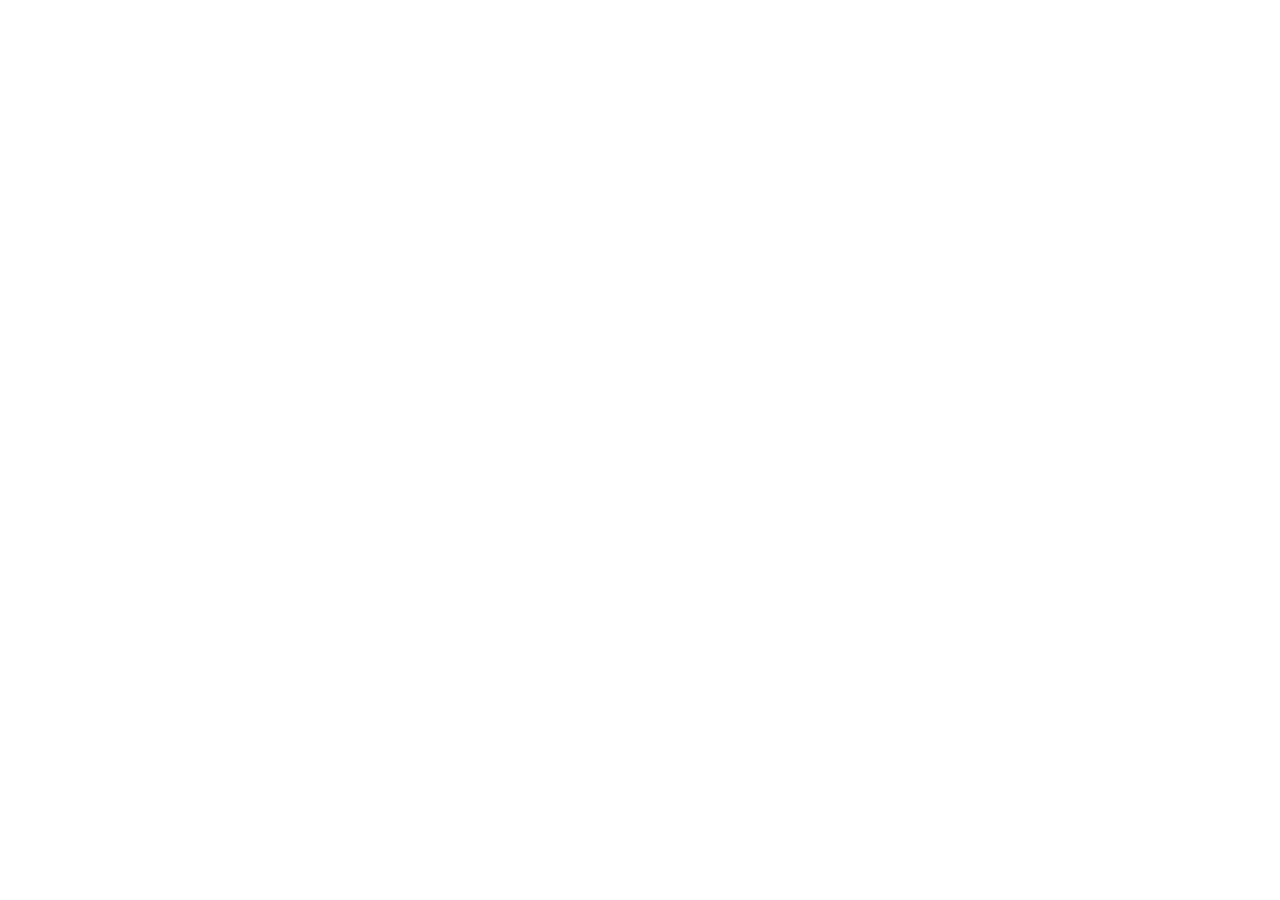
==== index.html @ 03e1135b "feat: initialize Amazing Smile Dental Care project Set up Vite, React, Tailwind CSS, and TypeScript " ====
<!doctype html>
<html lang="en">
  <head>
    <meta charset="UTF-8" />
    <meta name="viewport" content="width=device-width, initial-scale=1.0" />
    <title>Amazing Smile Dental Care – Top Dentist in Kalyan West</title>
    <meta
      name="description"
      content="Premier dental clinic in Khadakpada, Kalyan West led by Dr. Manish Gangwani & Dr. Bhriti Gangwani. Painless root canal, dental implants, smile design, and online booking."
    />
    <meta property="og:type" content="website" />
    <meta property="og:title" content="Amazing Smile Dental Care – Kalyan West" />
    <meta
      property="og:description"
      content="Advanced painless dental treatments, modern clinic office, instant online appointment booking & clinic portal."
    />
    <meta property="og:site_name" content="Amazing Smile Dental Care" />
    <meta name="twitter:card" content="summary_large_image" />
    <meta name="twitter:title" content="Amazing Smile Dental Care – Kalyan West" />
    <meta
      name="twitter:description"
      content="Top-rated dentist in Kalyan West with Dr. Manish Gangwani (12+ yrs exp). Book your consultation online."
    />
    <link rel="preconnect" href="https://fonts.googleapis.com" />
    <link rel="preconnect" href="https://fonts.gstatic.com" crossorigin />
    <link
      href="https://fonts.googleapis.com/css2?family=Plus+Jakarta+Sans:ital,wght@0,300;0,400;0,500;0,600;0,700;0,800;1,400&family=Outfit:wght@400;500;600;700;800&display=swap"
      rel="stylesheet"
    />
    <script type="application/ld+json">
      {
        "@context": "https://schema.org",
        "@type": "Dentist",
        "name": "Amazing Smile Dental Care",
        "image": "https://images.unsplash.com/photo-1629909613654-28e377c37b09?auto=format&fit=crop&w=1200&q=80",
        "telephone": "+91-9845442734",
        "address": {
          "@type": "PostalAddress",
          "streetAddress": "Near Union Bank Aarti Nagari, Khadakpada",
          "addressLocality": "Kalyan West",
          "addressRegion": "Maharashtra",
          "postalCode": "421301",
          "addressCountry": "IN"
        },
        "geo": {
          "@type": "GeoCoordinates",
          "latitude": 19.236602,
          "longitude": 73.1608746
        },
        "openingHoursSpecification": [
          {
            "@type": "OpeningHoursSpecification",
            "dayOfWeek": ["Monday", "Tuesday", "Wednesday", "Thursday", "Friday", "Saturday"],
            "opens": "10:00",
            "closes": "13:30"
          },
          {
            "@type": "OpeningHoursSpecification",
            "dayOfWeek": ["Monday", "Tuesday", "Wednesday", "Thursday", "Friday", "Saturday"],
            "opens": "17:00",
            "closes": "21:30"
          }
        ],
        "priceRange": "₹₹",
        "founder": {
          "@type": "Person",
          "name": "Dr. Manish Gangwani"
        }
      }
    </script>
  </head>
  <body class="bg-slate-50 text-slate-800 antialiased font-sans">
    <div id="root"></div>
    <script type="module" src="/src/main.tsx"></script>
  </body>
</html>
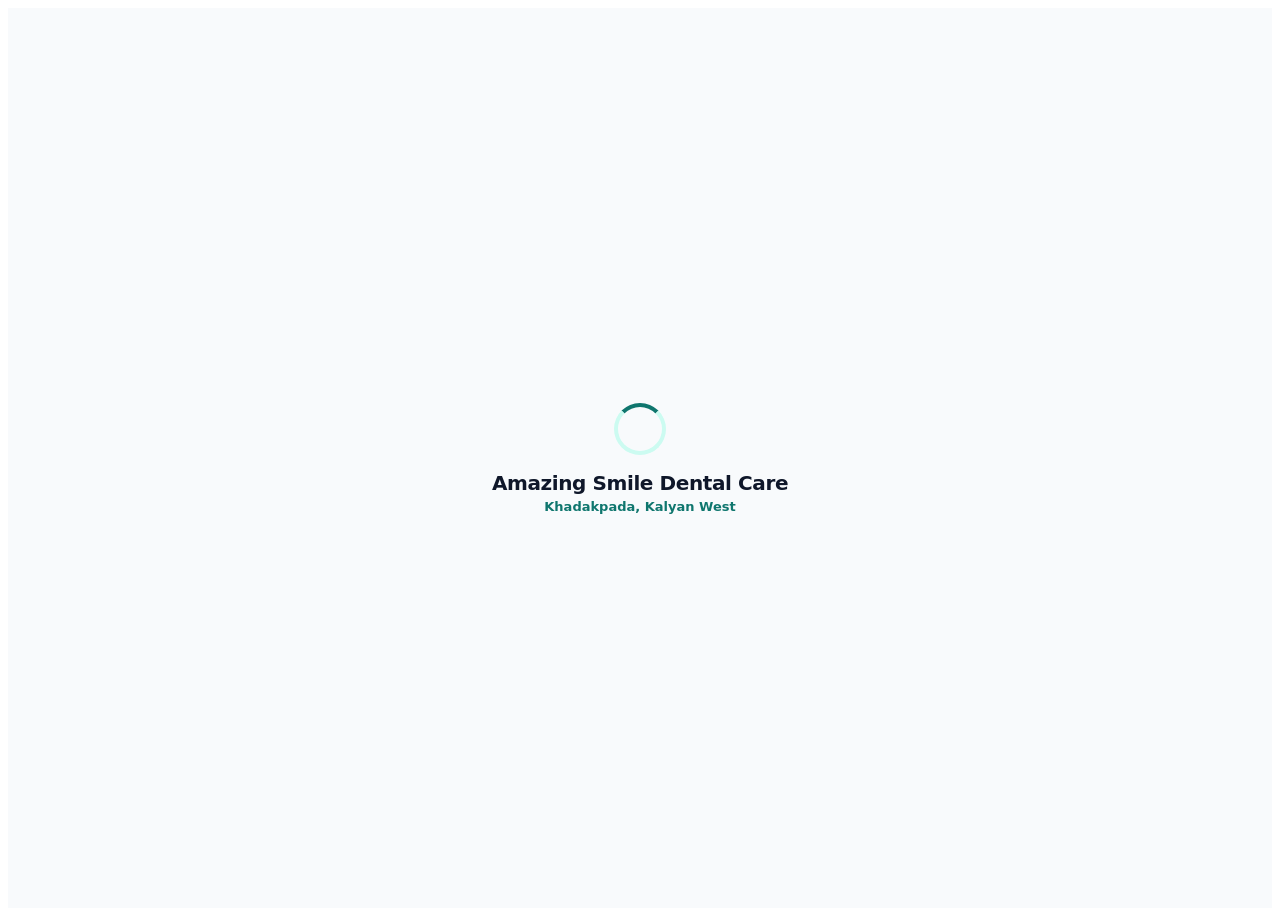
==== commit 37ccb2d0: "feat: improve app stability and error handling - Add global error boundary to display loading/error " ====
--- a/index.html
+++ b/index.html
@@ -70,7 +70,18 @@
     </script>
   </head>
   <body class="bg-slate-50 text-slate-800 antialiased font-sans">
-    <div id="root"></div>
+    <div id="root">
+      <div style="min-height: 100vh; display: flex; align-items: center; justify-content: center; background: #f8fafc; font-family: system-ui, -apple-system, sans-serif;">
+        <div style="text-align: center; padding: 20px;">
+          <div style="width: 44px; height: 44px; border: 4px solid #ccfbf1; border-top-color: #0f766e; border-radius: 50%; margin: 0 auto 16px; animation: spin 0.8s linear infinite;"></div>
+          <div style="color: #0f172a; font-weight: 800; font-size: 20px; letter-spacing: -0.02em;">Amazing Smile Dental Care</div>
+          <div style="color: #0f766e; font-size: 13px; font-weight: 600; margin-top: 4px;">Khadakpada, Kalyan West</div>
+        </div>
+      </div>
+      <style>
+        @keyframes spin { to { transform: rotate(360deg); } }
+      </style>
+    </div>
     <script type="module" src="/src/main.tsx"></script>
   </body>
 </html>
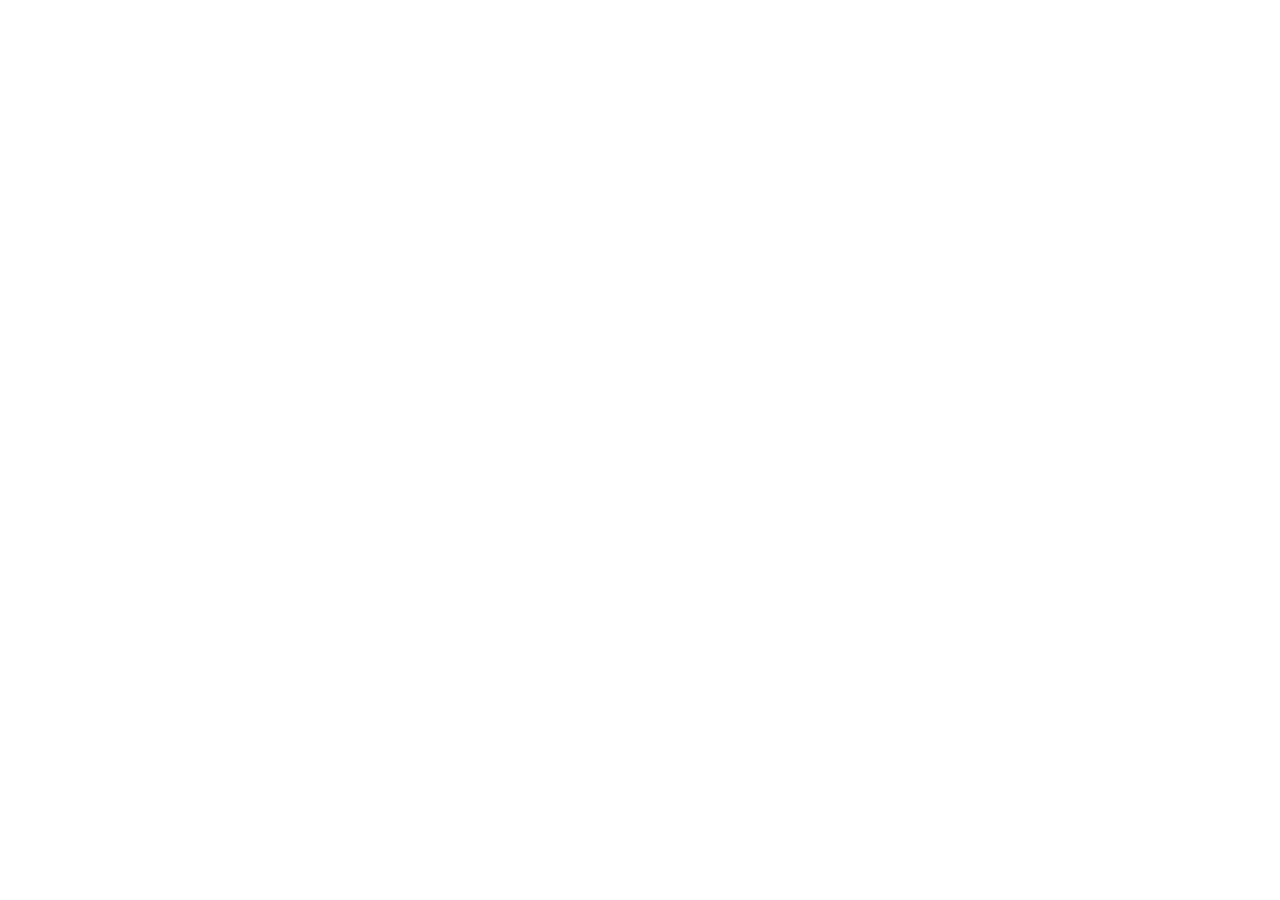
==== commit 23d92cc5: "chore: relocate clinic to Ulhasnagar Update clinic address, metadata, and branding across the applic" ====
--- a/index.html
+++ b/index.html
@@ -3,23 +3,23 @@
   <head>
     <meta charset="UTF-8" />
     <meta name="viewport" content="width=device-width, initial-scale=1.0" />
-    <title>Amazing Smile Dental Care – Top Dentist in Kalyan West</title>
+    <title>Amazing Smile Dental Care – Top Dentist in Ulhasnagar</title>
     <meta
       name="description"
-      content="Premier dental clinic in Khadakpada, Kalyan West led by Dr. Manish Gangwani & Dr. Bhriti Gangwani. Painless root canal, dental implants, smile design, and online booking."
+      content="Premier dental clinic at Gol Maidan, Sidhi Vinayak Nagar, Ulhasnagar led by Dr. Manish Gangwani & Dr. Bhriti Gangwani. Painless root canal, dental implants, smile design, and online booking."
     />
     <meta property="og:type" content="website" />
-    <meta property="og:title" content="Amazing Smile Dental Care – Kalyan West" />
+    <meta property="og:title" content="Amazing Smile Dental Care – Ulhasnagar" />
     <meta
       property="og:description"
-      content="Advanced painless dental treatments, modern clinic office, instant online appointment booking & clinic portal."
+      content="Advanced painless dental treatments at Gol Maidan, Sidhi Vinayak Nagar, Ulhasnagar, modern clinic office, instant online appointment booking & clinic portal."
     />
     <meta property="og:site_name" content="Amazing Smile Dental Care" />
     <meta name="twitter:card" content="summary_large_image" />
-    <meta name="twitter:title" content="Amazing Smile Dental Care – Kalyan West" />
+    <meta name="twitter:title" content="Amazing Smile Dental Care – Ulhasnagar" />
     <meta
       name="twitter:description"
-      content="Top-rated dentist in Kalyan West with Dr. Manish Gangwani (12+ yrs exp). Book your consultation online."
+      content="Top-rated dentist in Ulhasnagar at Gol Maidan with Dr. Manish Gangwani (12+ yrs exp). Book your consultation online."
     />
     <link rel="preconnect" href="https://fonts.googleapis.com" />
     <link rel="preconnect" href="https://fonts.gstatic.com" crossorigin />
@@ -36,10 +36,10 @@
         "telephone": "+91-9845442734",
         "address": {
           "@type": "PostalAddress",
-          "streetAddress": "Near Union Bank Aarti Nagari, Khadakpada",
-          "addressLocality": "Kalyan West",
+          "streetAddress": "Gol maidan, Sidhi Vinayak Nagar",
+          "addressLocality": "Ulhasnagar",
           "addressRegion": "Maharashtra",
-          "postalCode": "421301",
+          "postalCode": "421002",
           "addressCountry": "IN"
         },
         "geo": {
@@ -70,18 +70,7 @@
     </script>
   </head>
   <body class="bg-slate-50 text-slate-800 antialiased font-sans">
-    <div id="root">
-      <div style="min-height: 100vh; display: flex; align-items: center; justify-content: center; background: #f8fafc; font-family: system-ui, -apple-system, sans-serif;">
-        <div style="text-align: center; padding: 20px;">
-          <div style="width: 44px; height: 44px; border: 4px solid #ccfbf1; border-top-color: #0f766e; border-radius: 50%; margin: 0 auto 16px; animation: spin 0.8s linear infinite;"></div>
-          <div style="color: #0f172a; font-weight: 800; font-size: 20px; letter-spacing: -0.02em;">Amazing Smile Dental Care</div>
-          <div style="color: #0f766e; font-size: 13px; font-weight: 600; margin-top: 4px;">Khadakpada, Kalyan West</div>
-        </div>
-      </div>
-      <style>
-        @keyframes spin { to { transform: rotate(360deg); } }
-      </style>
-    </div>
+    <div id="root"></div>
     <script type="module" src="/src/main.tsx"></script>
   </body>
 </html>
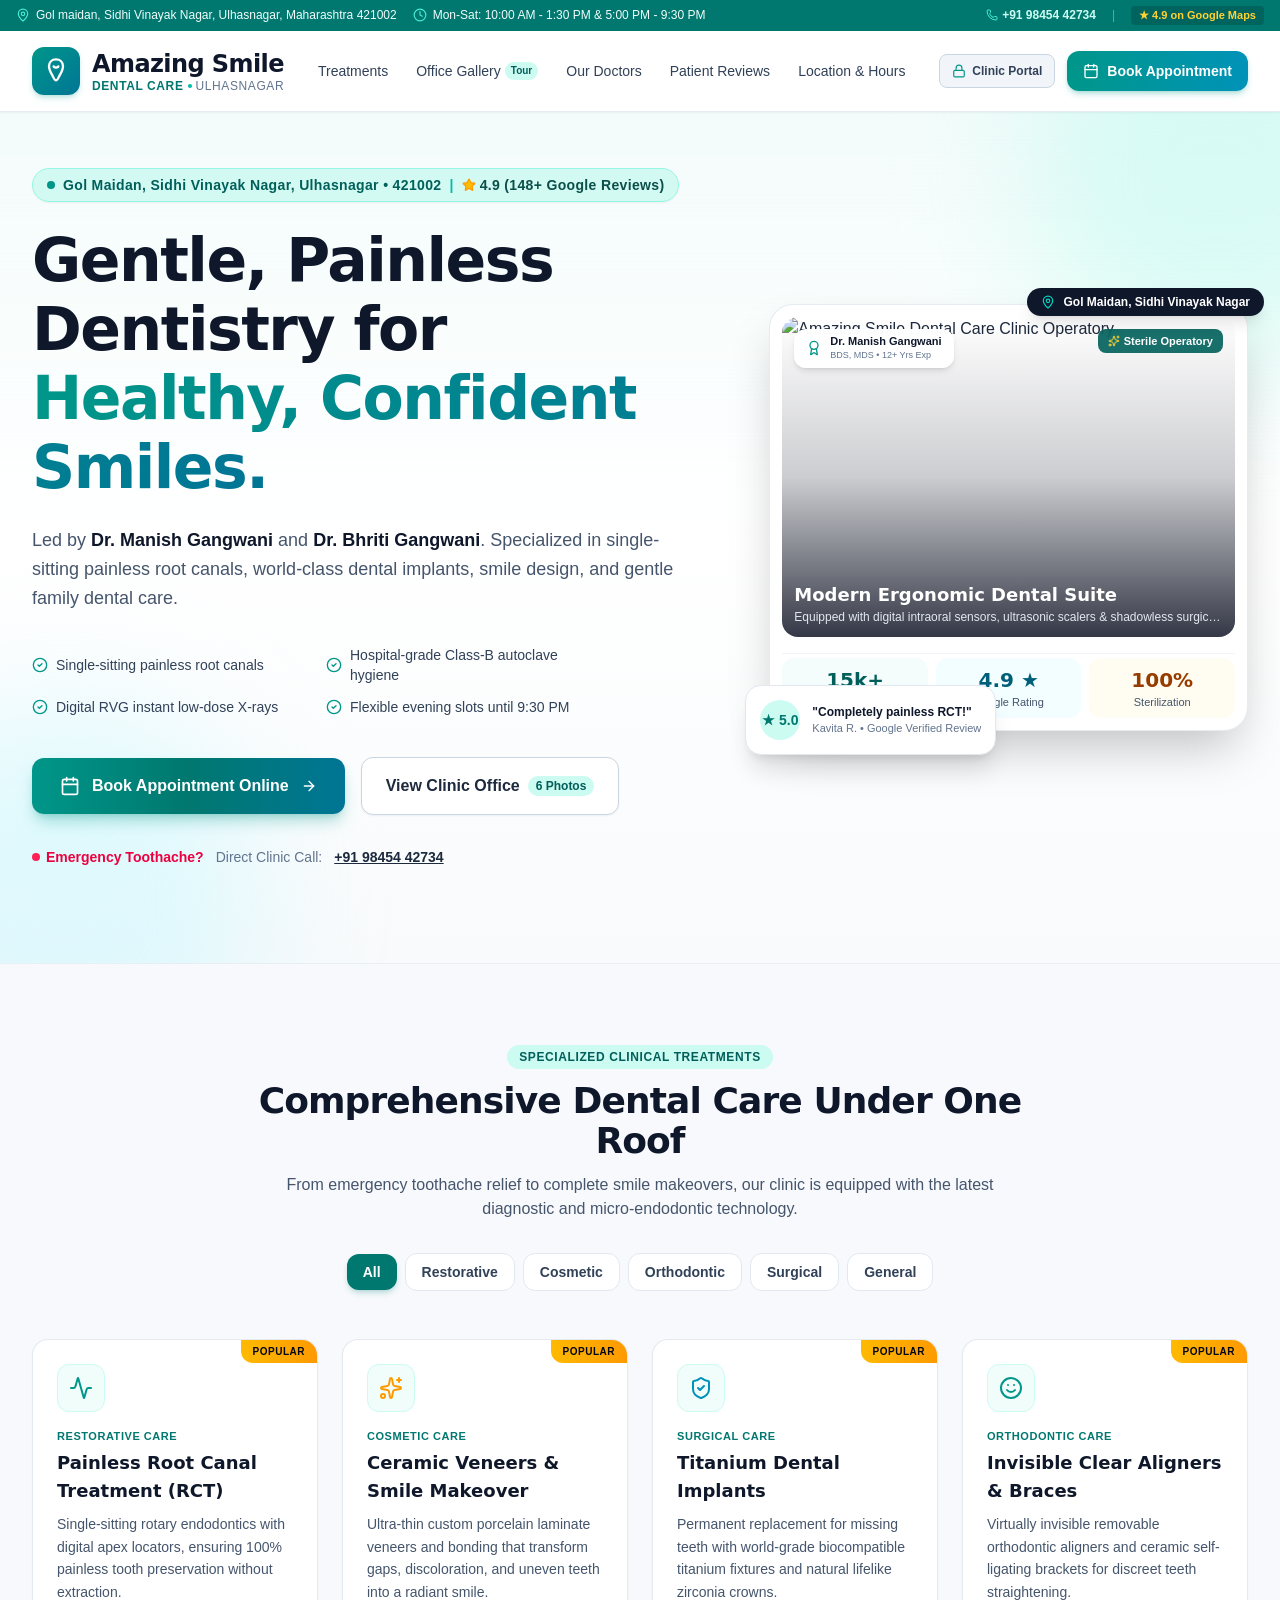
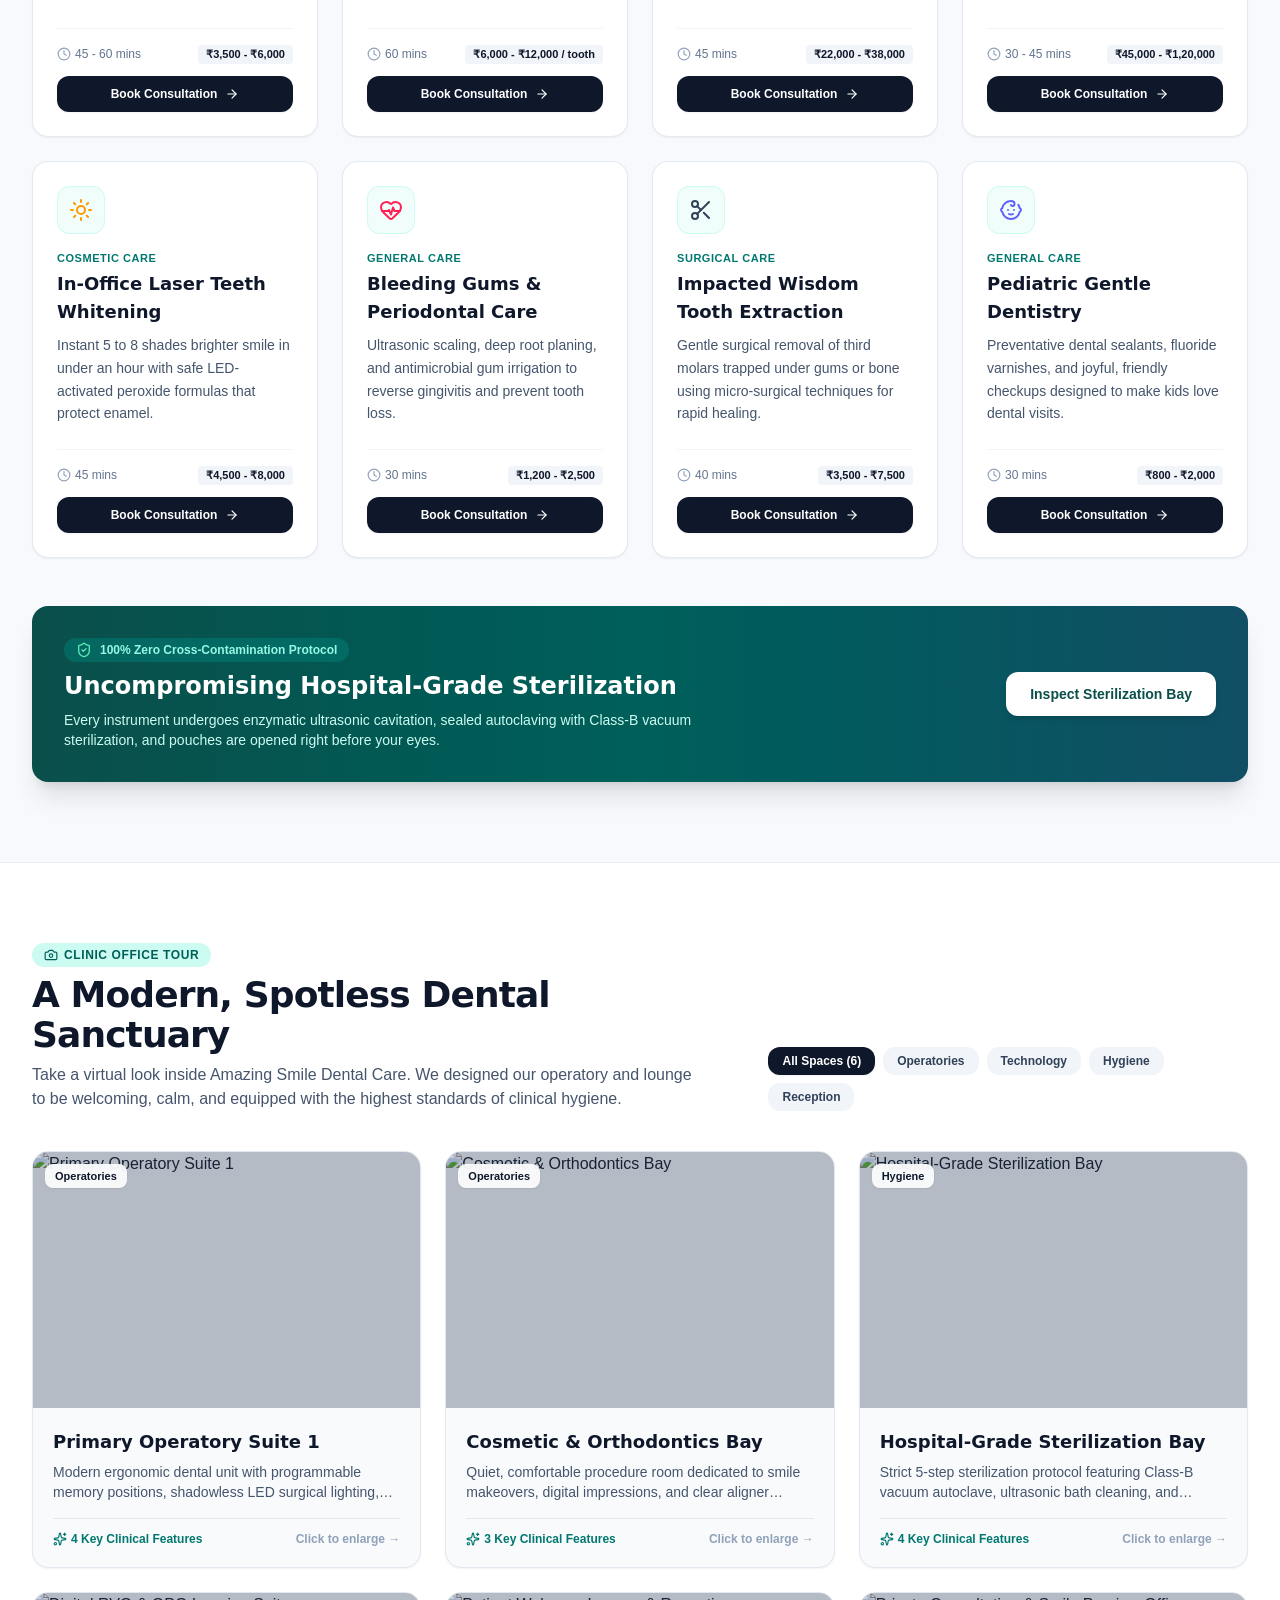
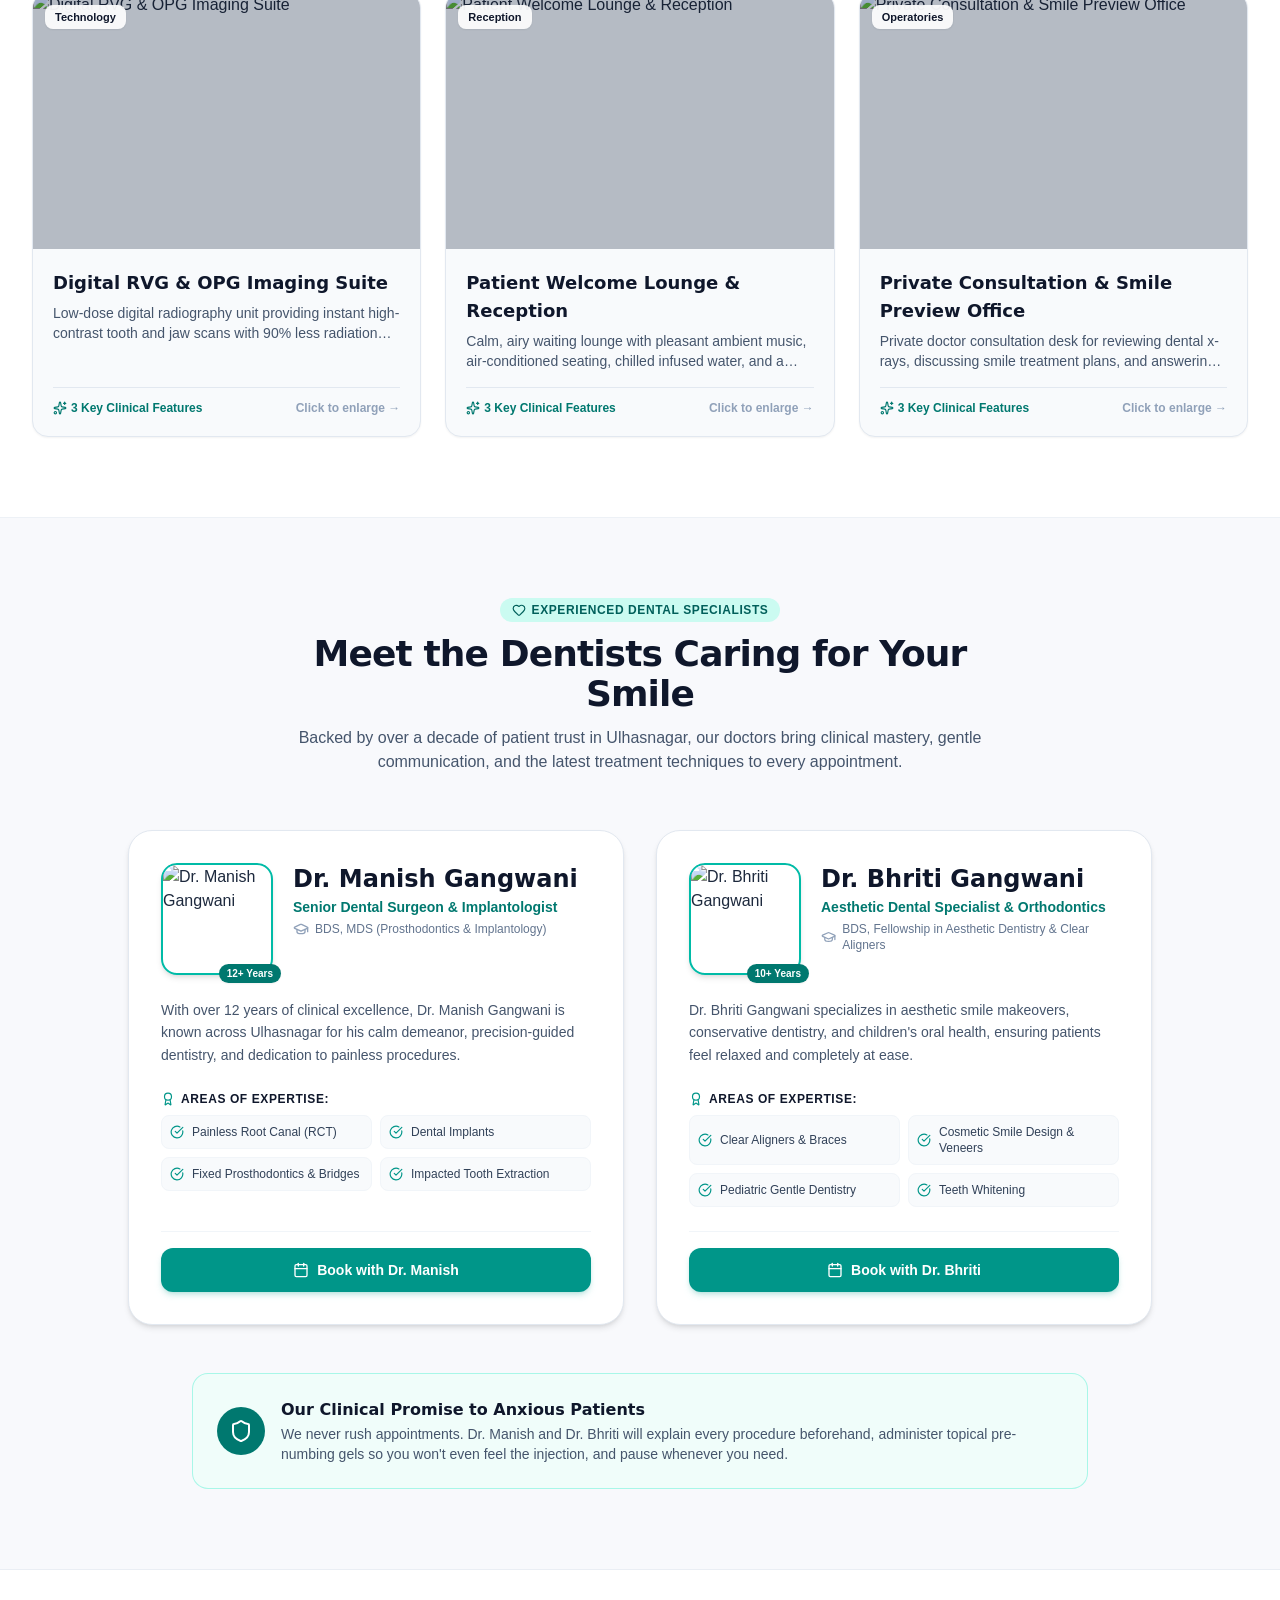
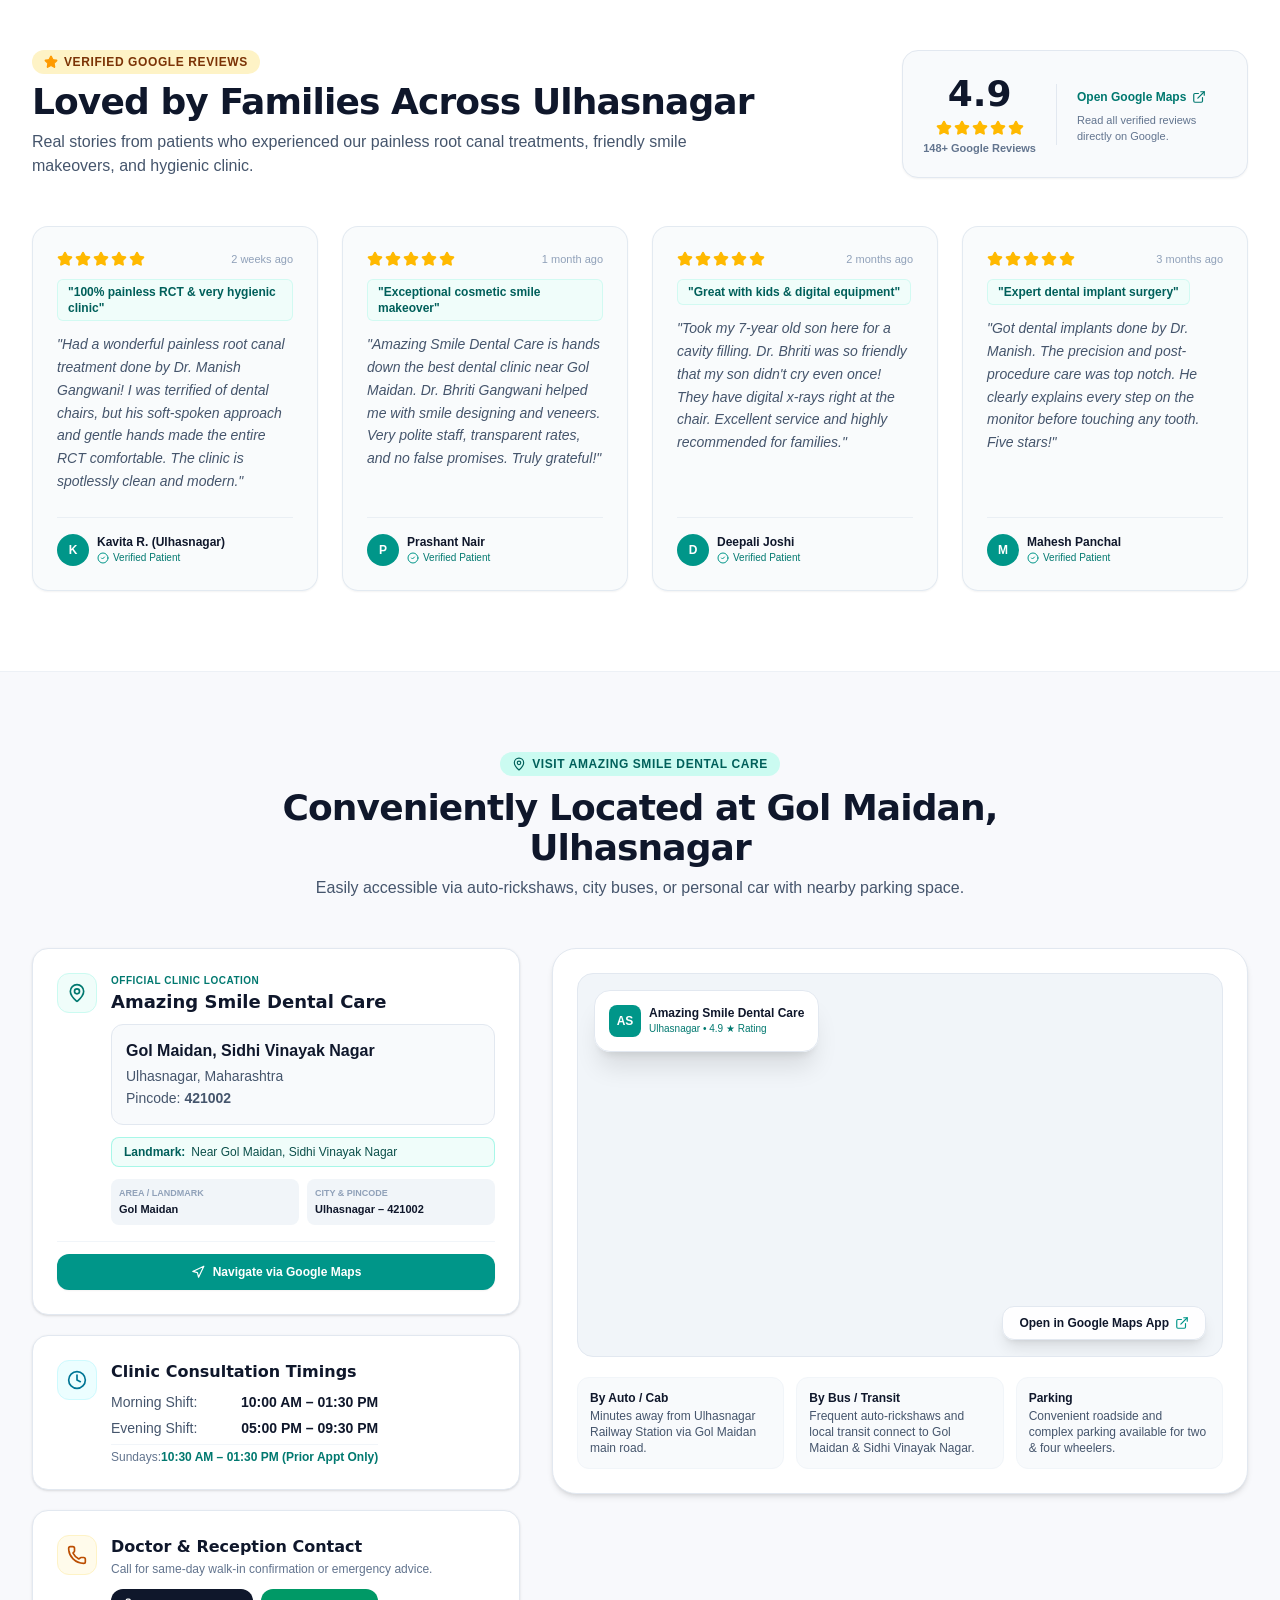
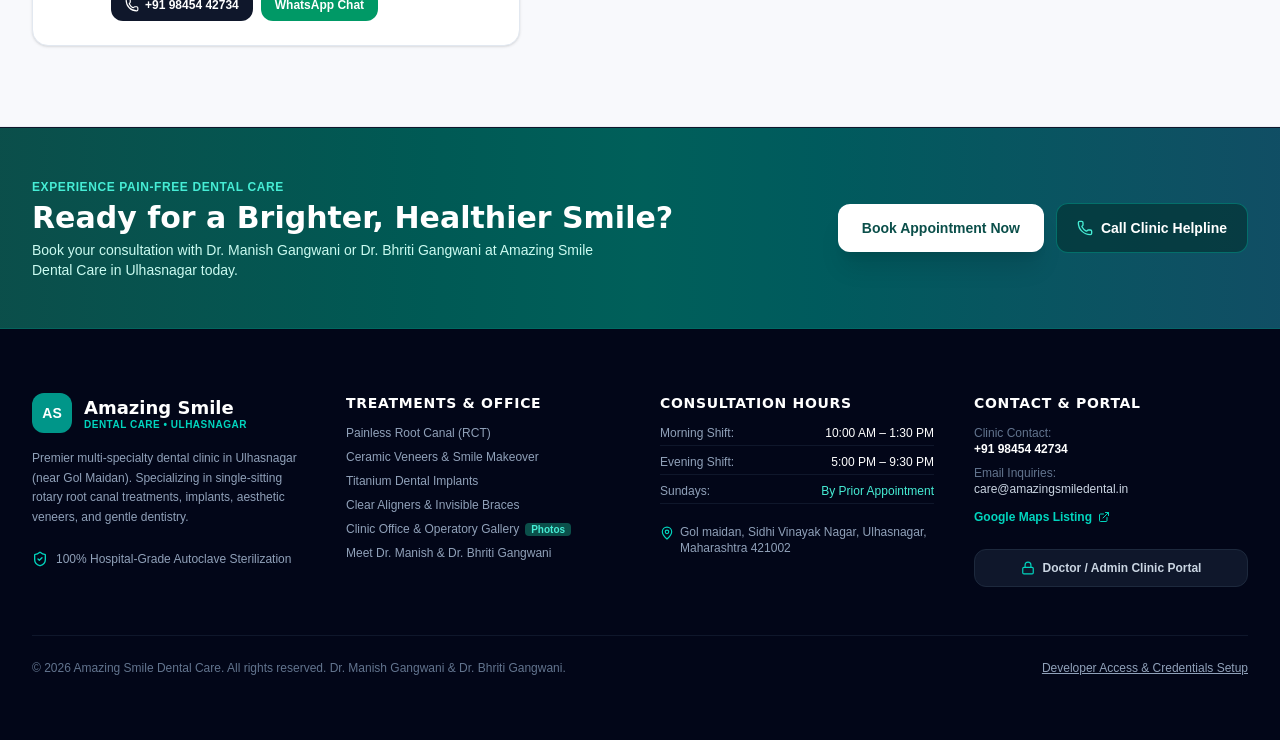
==== commit b678557a: "fix: add client-side mount fallback for static hosting Implement a runtime check in index.html to de" ====
--- a/index.html
+++ b/index.html
@@ -71,7 +71,40 @@
   </head>
   <body class="bg-slate-50 text-slate-800 antialiased font-sans">
     <div id="root"></div>
+    <script>
+      window.addEventListener('error', function(event) {
+        console.error('Window error caught:', event);
+        var root = document.getElementById('root');
+        if (root && (!root.firstElementChild || root.innerHTML.trim() === '')) {
+          root.innerHTML = '<div style="padding:28px;max-width:540px;margin:50px auto;background:#fff;border-radius:18px;box-shadow:0 10px 25px rgba(0,0,0,0.08);border:1px solid #e2e8f0;font-family:system-ui,sans-serif;text-align:center;">' +
+            '<div style="font-size:36px;margin-bottom:8px;">🦷</div>' +
+            '<h2 style="font-size:20px;color:#0f172a;margin:0 0 8px 0;font-weight:700;">Amazing Smile Dental Care</h2>' +
+            '<p style="color:#64748b;font-size:14px;margin:0 0 16px 0;">An error occurred while loading: ' + (event.message || 'Script Error') + '</p>' +
+            '<button onclick="try{localStorage.clear();}catch(e){}location.reload();" style="background:#0f766e;color:#fff;border:none;padding:12px 24px;border-radius:10px;font-weight:600;font-size:14px;cursor:pointer;">Reset & Reload</button>' +
+            '</div>';
+        }
+      });
+    </script>
     <script type="module" src="/src/main.tsx"></script>
+    <script type="module">
+      // Automatic fallback for static hosts (GitHub Pages) serving root index.html directly
+      setTimeout(function() {
+        var root = document.getElementById('root');
+        if (!window.__APP_MOUNTED__ || !root || !root.firstElementChild) {
+          console.log('Activating compiled static bundle fallback...');
+          var link = document.createElement('link');
+          link.rel = 'stylesheet';
+          link.href = './assets/index-02iLyj01.css';
+          document.head.appendChild(link);
+
+          var s = document.createElement('script');
+          s.type = 'module';
+          s.crossOrigin = 'anonymous';
+          s.src = './assets/index-hIFO_Ra8.js';
+          document.body.appendChild(s);
+        }
+      }, 400);
+    </script>
   </body>
 </html>
 
